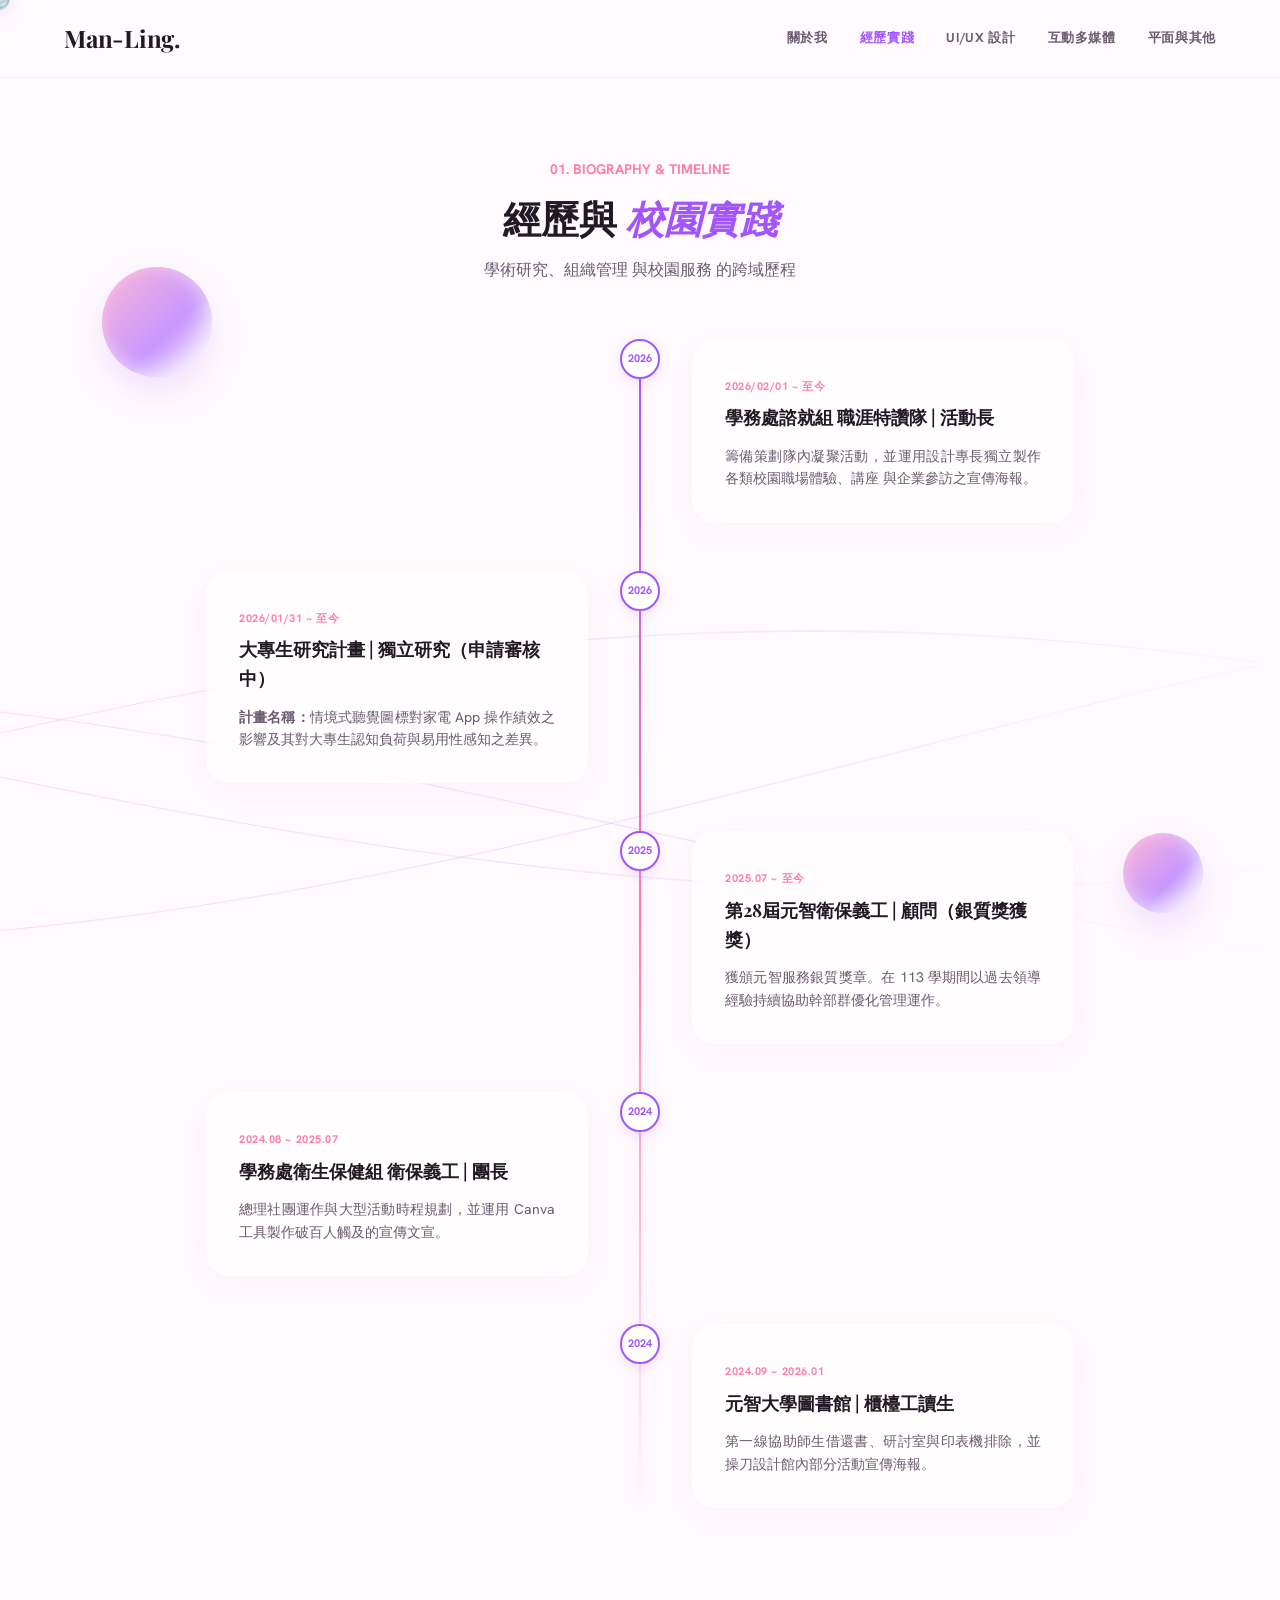
==== portfolio/experience.html @ bddfe29c "0608" ====
<!DOCTYPE html>
<html lang="zh-Hant-TW">
<head>
    <meta charset="utf-8"/>
    <meta content="width=device-width, initial-scale=1.0" name="viewport"/>
    <title>經歷與實踐 | 徐曼玲 Man-Ling XU</title>
    <link href="https://fonts.googleapis.com/css2?family=Playfair+Display:ital,wght@0,600;0,700;1,600&family=Hanken+Grotesk:wght@400;700&display=swap" rel="stylesheet"/>
    <link href="https://fonts.googleapis.com/css2?family=Material+Symbols+Outlined:wght,FILL@100..700,0..1&display=swap" rel="stylesheet"/>
    <link rel="stylesheet" href="style.css">
</head>
<body>
    <div class="custom-cursor" id="cursor"></div>
    
    <header class="site-header">
        <nav class="nav-container">
            <a class="nav-logo" href="../index.html">Man-Ling.</a>
            <div class="nav-links">
                <a class="nav-link" href="../index.html">關於我</a>
                <a class="nav-link active" href="./experience.html">經歷實踐</a>
                <a class="nav-link" href="./uiux.html">UI/UX 設計</a>
                <a class="nav-link" href="./interactive.html">互動多媒體</a>
                <a class="nav-link" href="./graphic.html">平面與其他</a>
            </div>
        </nav>
    </header>

    <main class="abstract-theme" id="main-canvas">
        <canvas id="fluid-bg"></canvas>
        
        <div class="floating-sphere sphere-1"></div>
        <div class="floating-sphere sphere-2"></div>

        <section class="portfolio-section" style="padding-top: 5rem;">
            <div class="section-header" style="max-width: 800px; margin: 0 auto 3rem; text-align: center;">
                <span class="section-num">01. BIOGRAPHY & TIMELINE</span>
                <h2 class="section-title">經歷與 <span class="italic-text">校園實踐</span></h2>
                <p class="section-subtitle">學術研究、組織管理 與校園服務 的跨域歷程</p>
            </div>
            
            <div class="timeline-container reveal-on-scroll is-visible">
                <div class="timeline-item">
                    <div class="timeline-badge">2026</div>
                    <div class="timeline-panel glass-pane">
                        <span class="timeline-date">2026/02/01 ~ 至今</span>
                        <h3 class="timeline-title">學務處諮就組 職涯特讚隊 | 活動長</h3>
                        <p class="timeline-desc">籌備策劃隊內凝聚活動，並運用設計專長獨立製作各類校園職場體驗、講座 與企業參訪之宣傳海報。</p>
                    </div>
                </div>
                <div class="timeline-item">
                    <div class="timeline-badge">2026</div>
                    <div class="timeline-panel glass-pane">
                        <span class="timeline-date">2026/01/31 ~ 至今</span>
                        <h3 class="timeline-title">大專生研究計畫 | 獨立研究（申請審核中）</h3>
                        <p class="timeline-desc"><strong>計畫名稱：</strong>情境式聽覺圖標對家電 App 操作績效之影響及其對大專生認知負荷與易用性感知之差異。</p>
                    </div>
                </div>
                <div class="timeline-item">
                    <div class="timeline-badge">2025</div>
                    <div class="timeline-panel glass-pane">
                        <span class="timeline-date">2025.07 ~ 至今</span>
                        <h3 class="timeline-title">第28屆元智衛保義工 | 顧問（銀質獎獲獎）</h3>
                        <p class="timeline-desc">獲頒元智服務銀質獎章。在 113 學期間以過去領導經驗持續協助幹部群優化管理運作。</p>
                    </div>
                </div>
                <div class="timeline-item">
                    <div class="timeline-badge">2024</div>
                    <div class="timeline-panel glass-pane">
                        <span class="timeline-date">2024.08 ~ 2025.07</span>
                        <h3 class="timeline-title">學務處衛生保健組 衛保義工 | 團長</h3>
                        <p class="timeline-desc">總理社團運作與大型活動時程規劃，並運用 Canva 工具製作破百人觸及的宣傳文宣。</p>
                    </div>
                </div>
                <div class="timeline-item">
                    <div class="timeline-badge">2024</div>
                    <div class="timeline-panel glass-pane">
                        <span class="timeline-date">2024.09 ~ 2026.01</span>
                        <h3 class="timeline-title">元智大學圖書館 | 櫃檯工讀生</h3>
                        <p class="timeline-desc">第一線協助師生借還書、研討室與印表機排除，並操刀設計館內部分活動宣傳海報。</p>
                    </div>
                </div>
            </div>
        </section>
    </main>

    <script src="script.js"></script>
</body>
</html>
---- portfolio/style.css ----
/* ==========================================================================
   1. 曼玲的作品集專屬調色盤 - 【明亮極光流體版】
   ========================================================================== */
:root {
    --color-surface: #fffafd;               /* 明亮通透的柔粉白底色 */
    --color-on-surface: #231925;            /* 深紫灰文字（兼顧明亮與極佳易讀性） */
    --color-on-surface-variant: #6b5a70;    /* 優雅的煙燻紫灰次要字 */
    --color-primary: #a255ff;               /* 亮麗極光紫 */
    --color-accent-pink: #ff7da7;           /* 育秀盃未來寵物 APP 櫻花粉 */
    
    --radius-card: 2rem;
    --radius-full: 9999px;
    --padding-desktop: clamp(24px, 5vw, 80px);
    --gutter: 32px;
    --container-max-width: 1440px;

    --font-headline: 'Playfair Display', 'PingFang TC', serif;
    --font-body: 'Hanken Grotesk', 'PingFang TC', sans-serif;

    --fs-display: clamp(38px, 6vw, 76px);
    --fs-headline-lg: clamp(26px, 4vw, 38px);
    --fs-headline-sm: clamp(20px, 2.5vw, 24px);
    --fs-body-lg: clamp(16px, 1.5vw, 18px);
    --fs-body-md: 16px;
    --fs-label-caps: 12px;
}

/* ==========================================================================
   2. 全域基礎重設（防止邊距撐開跑版）
   ========================================================================== */
*, *::before, *::after {
    box-sizing: border-box;
    margin: 0;
    padding: 0;
}

html {
    scroll-behavior: smooth;
}

body {
    background-color: var(--color-surface);
    color: var(--color-on-surface);
    font-family: var(--font-body);
    font-size: var(--fs-body-md);
    line-height: 1.6;
    overflow-x: hidden;
    -webkit-font-smoothing: antialiased;
}

@media (min-width: 768px) {
    body { cursor: none; } /* 啟用自訂太極游標 */
}

/* ==========================================================================
   3. Canvas 背景與 3D 浮動球體
   ========================================================================== */
.abstract-theme {
    position: relative;
    min-height: 100vh;
    width: 100%;
    z-index: 1;
}

#fluid-bg {
    position: absolute;
    top: 0;
    left: 0;
    width: 100%;
    height: 100%;
    z-index: 0;
    pointer-events: none;
}

.floating-sphere {
    position: absolute;
    border-radius: 50%;
    background: linear-gradient(135deg, rgba(255, 153, 200, 0.7) 0%, rgba(162, 85, 255, 0.6) 60%, rgba(255, 255, 255, 0) 100%);
    box-shadow: 0 15px 35px rgba(162, 85, 255, 0.15), inset -6px -6px 20px rgba(255, 255, 255, 0.6);
    z-index: 2;
    pointer-events: none;
}

.sphere-1 { top: 12%; left: 8%; width: 110px; height: 110px; animation: floatY 14s infinite ease-in-out alternate; }
.sphere-2 { top: 48%; right: 6%; width: 80px; height: 80px; animation: floatY 10s infinite ease-in-out alternate-reverse; }
.sphere-3 { bottom: 15%; left: 15%; width: 50px; height: 50px; animation: floatY 7s infinite ease-in-out alternate; }

@keyframes floatY {
    0% { transform: translateY(0px) scale(1); filter: blur(2px); }
    100% { transform: translateY(-25px) scale(1.03); filter: blur(4px); }
}

/* ==========================================================================
   4. 導覽列與輕盈玻璃擬態卡片（修正過於透明導致疊字的問題）
   ========================================================================== */
.site-header {
    position: sticky;
    top: 0;
    width: 100%;
    /* 調整磨砂玻璃的飽和度，避免滾動時後方文字穿透雜亂 */
    background: rgba(255, 250, 253, 0.75); 
    backdrop-filter: blur(24px);
    -webkit-backdrop-filter: blur(24px);
    border-bottom: 1px solid rgba(35, 25, 37, 0.05);
    z-index: 100;
}

.nav-container {
    display: flex;
    justify-content: space-between;
    align-items: center;
    padding: 1.2rem var(--padding-desktop);
    max-width: var(--container-max-width);
    margin: 0 auto;
}

.nav-logo {
    font-family: var(--font-headline);
    font-size: var(--fs-headline-sm);
    font-weight: 700;
    color: var(--color-on-surface);
    text-decoration: none;
    letter-spacing: -0.01em;
}

.nav-links { display: none; gap: 32px; }
@media (min-width: 1024px) { .nav-links { display: flex; } }

.nav-link {
    font-size: 13px;
    font-weight: 700;
    color: var(--color-on-surface-variant);
    text-decoration: none;
    letter-spacing: 0.05em;
    transition: color 0.3s;
}
.nav-link:hover, .nav-link.active { color: var(--color-primary); }

.btn {
    display: inline-flex;
    align-items: center;
    justify-content: center;
    padding: 0.7rem 1.6rem;
    border-radius: var(--radius-full);
    border: none;
    font-size: 12px;
    font-weight: 700;
    cursor: pointer;
    transition: all 0.3s ease;
    text-decoration: none;
}

.btn-primary {
    background: linear-gradient(90deg, #a255ff, var(--color-accent-pink));
    color: #ffffff;
    box-shadow: 0 8px 20px rgba(162, 85, 255, 0.2);
}
.btn-primary:hover {
    transform: translateY(-2px);
    box-shadow: 0 12px 28px rgba(162, 85, 255, 0.35);
}

.glass-pane {
    background: rgba(255, 255, 255, 0.55);
    backdrop-filter: blur(20px);
    -webkit-backdrop-filter: blur(20px);
    border: 1px solid rgba(255, 255, 255, 0.6);
    box-shadow: 0 10px 30px rgba(162, 85, 255, 0.04);
}

/* ==========================================================================
   5. 補齊結構排版樣式（防範 Bento Grid 跑版的核心）
   ========================================================================== */
.hero-section {
    position: relative;
    z-index: 10;
    min-height: calc(100vh - 80px);
    display: grid;
    grid-template-columns: 1fr;
    align-items: center;
    padding: var(--padding-desktop);
    max-width: var(--container-max-width);
    margin: 0 auto;
    gap: 48px;
}
@media (min-width: 1024px) { .hero-section { grid-template-columns: 1.2fr 0.8fr; } }

.hero-tagline {
    display: block;
    font-size: var(--fs-label-caps);
    font-weight: 700;
    color: var(--color-primary);
    letter-spacing: 0.2em;
    margin-bottom: 1rem;
}

.hero-title { font-family: var(--font-headline); font-size: var(--fs-display); color: var(--color-on-surface); line-height: 1.15; margin-bottom: 2rem; }
.hero-description { color: var(--color-on-surface-variant); font-size: var(--fs-body-lg); margin-bottom: 2.5rem; max-width: 600px; }

.trait-tags { display: flex; gap: 12px; flex-wrap: wrap; }
.trait-tag {
    background: rgba(162, 85, 255, 0.06);
    border: 1px solid rgba(162, 85, 255, 0.15);
    padding: 6px 16px;
    border-radius: var(--radius-full);
    font-size: 13px;
    color: var(--color-primary);
}

.hero-image-container {
    width: 100%;
    max-width: 420px;
    aspect-ratio: 1 / 1;
    border-radius: 3rem;
    overflow: hidden;
    transform: rotate(2deg);
    box-shadow: 0 30px 60px rgba(162, 85, 255, 0.08);
    border: 1px solid rgba(255, 255, 255, 0.8);
    margin: 0 auto;
}

.cover-img { width: 100%; height: 100%; object-fit: cover; }
.italic-text { font-style: italic; color: var(--color-primary); }

/* Bento 網格系統 */
.portfolio-section { position: relative; z-index: 10; padding: 6rem var(--padding-desktop); max-width: var(--container-max-width); margin: 0 auto; }
.section-num { font-size: 14px; font-weight: 700; color: var(--color-accent-pink); display: block; margin-bottom: 0.5rem; }
.section-title { font-family: var(--font-headline); font-size: var(--fs-headline-lg); color: var(--color-on-surface); }
.section-subtitle { color: var(--color-on-surface-variant); margin-top: 0.5rem; }

.badge-container { display: flex; gap: 8px; margin-top: 1rem; flex-wrap: wrap; }
.badge { padding: 4px 14px; background: rgba(255, 255, 255, 0.6); border: 1px solid rgba(0, 0, 0, 0.04); border-radius: var(--radius-full); font-size: 11px; color: var(--color-on-surface-variant); }
.logo { padding: 4px 14px; background: rgba(255, 255, 255, 0.6); border: 1px solid rgba(255, 255, 255, 0.04); border-radius: var(--radius-full); font-size: 11px; color: var(--color-on-surface-variant); }

.bento-grid { display: grid; grid-template-columns: 1fr; gap: var(--gutter); margin-top: 3.5rem; }
@media (min-width: 768px) { .bento-grid { grid-template-columns: repeat(12, 1fr); } }

.bento-card { position: relative; border-radius: var(--radius-card); overflow: hidden; min-height: 260px; transition: all 0.5s cubic-bezier(0.16, 1, 0.3, 1); }
.bento-card:hover { transform: translateY(-5px); border-color: rgba(162, 85, 255, 0.3); box-shadow: 0 30px 60px rgba(162, 85, 255, 0.08); }

@media (min-width: 768px) {
    .col-span-12 { grid-column: span 12; }
    .col-span-8 { grid-column: span 8; }
    .col-span-7 { grid-column: span 7; }
    .col-span-5 { grid-column: span 5; }
    .col-span-4 { grid-column: span 4; }
}

.card-text-content { padding: 2.5rem; }
.card-inner-title { font-family: var(--font-headline); font-size: var(--fs-headline-sm); color: var(--color-on-surface); margin-bottom: 1rem; }
.card-inner-desc { color: var(--color-on-surface-variant); font-size: var(--fs-body-lg); }
.card-inner-info { color: var(--color-on-surface-variant); }

.blueprint-mini-grid { display: grid; grid-template-columns: 1fr; gap: 24px; margin-top: 2rem; }
@media (min-width: 768px) { .blueprint-mini-grid { grid-template-columns: repeat(3, 1fr); } }
.blueprint-node h4 { font-size: 14px; color: var(--color-primary); margin-bottom: 0.5rem; }
.blueprint-node p { font-size: 14px; color: var(--color-on-surface-variant); }

.work-title { font-family: var(--font-headline); font-size: 20px; color: var(--color-on-surface); margin: 0.5rem 0; }
.work-desc { font-size: 14px; color: var(--color-on-surface-variant); }
.card-tag { font-size: 11px; color: var(--color-accent-pink); font-weight: 700; text-transform: uppercase; }

.card-overlay { position: absolute; inset: 0; padding: 3rem; display: flex; flex-direction: column; justify-content: flex-end; }
.gradient-bottom { background: linear-gradient(to top, rgba(255, 250, 253, 0.9) 0%, transparent 80%); }
.card-title-lg { font-family: var(--font-headline); font-size: var(--fs-headline-sm); color: var(--color-on-surface); margin-bottom: 0.5rem; }
.card-desc { color: var(--color-on-surface-variant); font-size: var(--fs-body-md); }

/* ==========================================================================
   6. 獨立頁面時間軸樣式表 (Timeline Section)
   ========================================================================== */
.timeline-container { position: relative; max-width: 900px; margin: 3.5rem auto 0; padding: 0 1rem; }
.timeline-container::before {
    content: ''; position: absolute; top: 0; bottom: 0; width: 2px;
    background: linear-gradient(to bottom, var(--color-primary), var(--color-accent-pink), transparent);
    left: 31px; box-shadow: 0 0 10px rgba(162, 85, 255, 0.2);
}
@media (min-width: 768px) { .timeline-container::before { left: 50%; transform: translateX(-50%); } }

.timeline-item { position: relative; margin-bottom: 3rem; display: flex; flex-direction: column; }
@media (min-width: 768px) { .timeline-item { flex-direction: row; justify-content: space-between; } }

.timeline-badge {
    position: absolute; left: 12px; width: 40px; height: 40px; border-radius: 50%;
    background: #ffffff; border: 2px solid var(--color-primary); color: var(--color-primary);
    font-size: 11px; font-weight: 700; display: flex; align-items: center; justify-content: center; z-index: 10;
    box-shadow: 0 4px 12px rgba(162, 85, 255, 0.15);
}
@media (min-width: 768px) { .timeline-badge { left: 50%; transform: translateX(-50%); } }

.timeline-panel { position: relative; width: calc(100% - 60px); margin-left: 60px; padding: 2rem; border-radius: 1.5rem; transition: border-color 0.4s ease; }
@media (min-width: 768px) {
    .timeline-panel { width: 44%; margin-left: 0; }
    .timeline-item:nth-child(odd) .timeline-panel { margin-left: auto; }
    .timeline-item:nth-child(even) .timeline-panel { margin-right: auto; }
}
.timeline-panel:hover { border-color: var(--color-accent-pink); }
.timeline-date { display: inline-block; font-size: 11px; font-weight: 700; color: var(--color-accent-pink); letter-spacing: 0.05em; margin-bottom: 0.5rem; }
.timeline-title { font-family: var(--font-headline); font-size: 18px; color: var(--color-on-surface); margin-bottom: 0.8rem; }
.timeline-desc { font-size: 14px; color: var(--color-on-surface-variant); text-align: justify; }

/* ==========================================================================
   7. 游標與滾動動畫
   ========================================================================== */
.custom-cursor {
    display: none;
    width: 28px;
    height: 28px;
    position: fixed;
    pointer-events: none;
    z-index: 9999;
    background-image: url('../images/3DBubbles.png');
    background-size: contain;
    background-repeat: no-repeat;
    filter: drop-shadow(0 4px 8px rgba(162, 85, 255, 0.2));
    transform: translate(-50%, -50%);
    transition: transform 0.08s ease-out;
}
@media (min-width: 768px) { .custom-cursor { display: block; } }
.custom-cursor.click-effect { transform: translate(-50%, -50%) scale(1.3) rotate(90deg); }

.reveal-on-scroll {
    opacity: 0;
    transform: translateY(30px);
    transition: opacity 1s cubic-bezier(0.16, 1, 0.3, 1), transform 1s cubic-bezier(0.16, 1, 0.3, 1);
}
.reveal-on-scroll.is-visible { opacity: 1; transform: translateY(0); }
/* 
.site-footer { padding: 1rem var(--padding-desktop); display: flex; justify-content: space-between; align-items: center; border-top: 1px solid rgba(0,0,0,0.03); position: relative; z-index: 10; }
.footer-logo { font-family: var(--font-headline); color: var(--color-on-surface); font-weight: 700; }
.footer-links .footer-link { color: var(--color-on-surface-variant); text-decoration: none; font-size: 14px; }
.footer-links .footer-link:hover { color: var(--color-primary); } */

/* ==========================================================================
   8. 平面設計卡片圖片修正規範 與 互動燈箱 (Lightbox Overlay)
   ========================================================================== */

/* 修正卡片架構：使其可控制圖片高度 */
.bento-card {
    display: flex;
    flex-direction: column;
    cursor: pointer; /* 讓使用者知道可以點擊 */
}

/* 圖片外層包裝：約束高度，切齊邊緣 */
.card-img-wrapper {
    width: 100%;
    height: 280px; /* 約束卡片內的圖片高度，防止太大撐破版面 */
    overflow: hidden;
    position: relative;
    display: flex;
}

/* 雙圖片並排修正 (專屬第一張卡片) */
.card-img-wrapper.multi-img .portfolio-img {
    width: 50%;
    height: 100%;
    border-right: 1px solid rgba(255, 255, 255, 0.4);
}
.card-img-wrapper.multi-img .portfolio-img:last-child {
    border-right: none;
}

/* 圖片渲染控制 */
.portfolio-img {
    width: 100%;
    height: 100%;
    object-fit: cover; /* 等比例縮放並填滿，絕不變形 */
    object-position: center top; /* 靠上居中對齊海報焦點 */
    transition: transform 0.6s cubic-bezier(0.16, 1, 0.3, 1);
}

/* 滑鼠懸停放大特效 */
.bento-card:hover .portfolio-img {
    transform: scale(1.04);
}

.card-text-content {
    padding: 1.8rem 2rem 2rem;
}

/* -----------------------------------------
   燈箱彈出視窗 (Modal) 核心與優化樣式
   ----------------------------------------- */
.lightbox-overlay {
    position: fixed;
    inset: 0;
    background: rgba(23, 16, 26, 0.45); /* 更優雅通透的深紫灰遮罩 */
    backdrop-filter: blur(16px);
    -webkit-backdrop-filter: blur(16px);
    z-index: 2000;
    display: flex;
    align-items: center;
    justify-content: center;
    padding: 24px;
    opacity: 0;
    pointer-events: none;
    transition: opacity 0.4s cubic-bezier(0.16, 1, 0.3, 1);
}

/* 當燈箱啟用時 */
.lightbox-overlay.active {
    opacity: 1;
    pointer-events: auto;
}

/* 燈箱本體容器 (延續整體明亮玻璃擬態) */
.lightbox-content {
    width: 100%;
    max-width: 920px;
    max-height: 85vh;
    border-radius: 2.5rem;
    position: relative;
    overflow-y: auto; 
    padding: 3.5rem 3rem 3rem;
    box-shadow: 0 40px 80px rgba(162, 85, 255, 0.12);
    transform: translateY(20px) scale(0.97);
    transition: transform 0.5s cubic-bezier(0.16, 1, 0.3, 1);
}

.lightbox-close {
    position: absolute;
    top: 24px;
    right: 28px;
    background: rgba(35, 25, 37, 0.05);
    border: none;
    width: 36px;
    height: 36px;
    border-radius: 50%;
    font-size: 24px;
    color: var(--color-on-surface);
    display: flex;
    align-items: center;
    justify-content: center;
    cursor: pointer;
    transition: all 0.3s cubic-bezier(0.16, 1, 0.3, 1);
    z-index: 10;
}
.lightbox-close:hover {
    background: var(--color-on-surface);
    color: #ffffff;
    transform: scale(1.08);
}

.lightbox-body {
    display: grid;
    grid-template-columns: 1fr;
    gap: 36px;
}
@media (min-width: 768px) {
    .lightbox-body {
        grid-template-columns: 1.1fr 0.9fr; 
    }
}

.lightbox-media {
    display: flex;
    gap: 12px;
    justify-content: center;
    align-items: center;
}

.lightbox-img {
    width: 100%;
    max-height: 55vh;
    object-fit: contain; 
    border-radius: 1.2rem;
    box-shadow: 0 15px 35px rgba(35, 25, 37, 0.08);
    background: rgba(255, 255, 255, 0.3);
}

.lightbox-media img:only-child { width: 100%; }
.lightbox-media img:not(:only-child) { width: calc(50% - 6px); }

.lightbox-info {
    display: flex;
    flex-direction: column;
    justify-content: center;
}

.lightbox-detailed-desc {
    margin-top: 1.2rem;
    font-size: 14px;
    line-height: 1.75;
    color: var(--color-on-surface-variant);
    text-align: justify;
}
/* ==========================================================================
   12. 關於我 - 照片自動輪播特效 (CSS Slider Animation)
   ========================================================================== */
.hero-image-slider {
    position: relative;
    width: 100%;
    height: 100%;
    overflow: hidden;
}

.slider-img {
    position: absolute;
    top: 0;
    left: 0;
    width: 100%;
    height: 100%;
    object-fit: cover;
    opacity: 0;
    /* 透過平滑的淡入淡出（crossfade）切換照片 */
    transition: opacity 1.5s ease-in-out;
    animation: imageSlider 12s infinite ease-in-out;
}

/* 計算三張照片各自的定時淡入淡出時間點（總時長 12 秒） */
.slider-img:nth-child(1) { animation-delay: 0s; }
.slider-img:nth-child(2) { animation-delay: 4s; }
.slider-img:nth-child(3) { animation-delay: 8s; }

@keyframes imageSlider {
    0%, 33.33% { opacity: 1; z-index: 2; }   /* 顯示 */
    41.66%, 91.66% { opacity: 0; z-index: 1; } /* 隱藏 */
    100% { opacity: 1; z-index: 2; }         /* 循環回到第一張 */
}
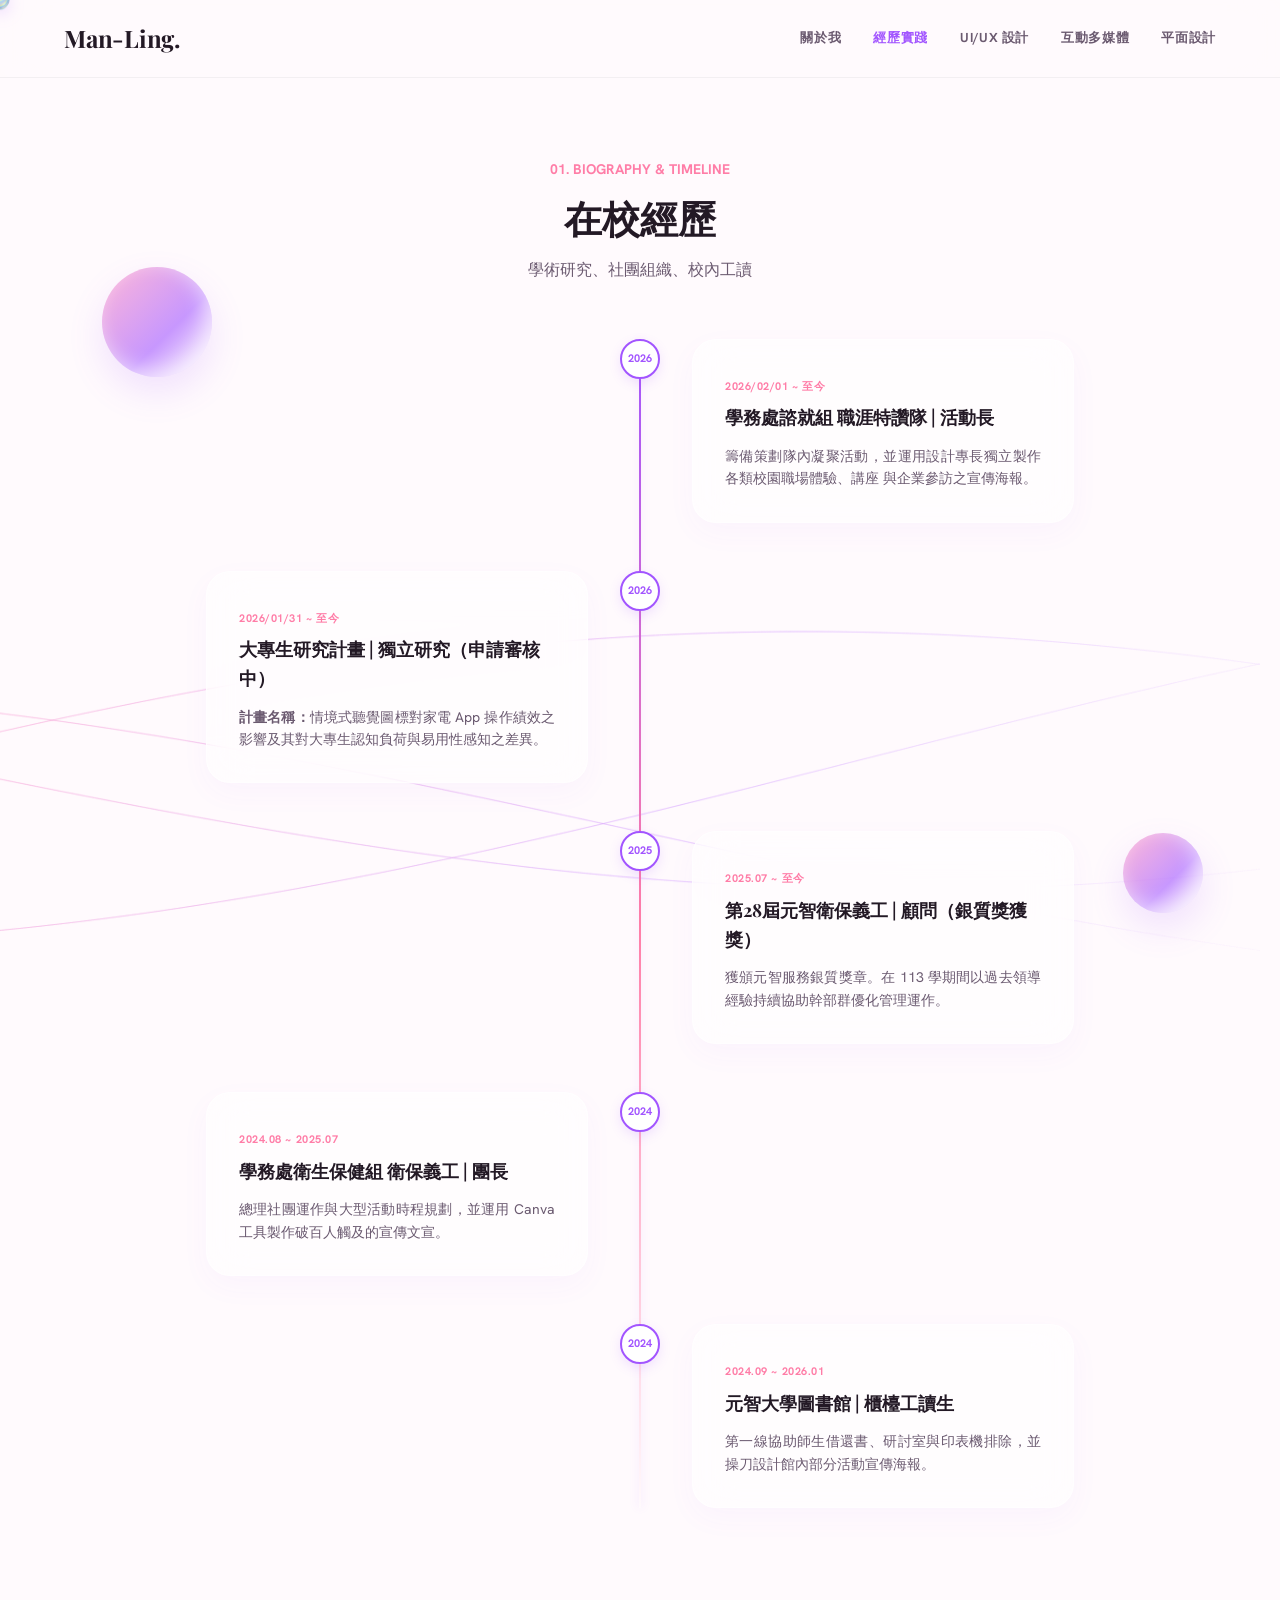
==== commit b886885c: "0609" ====
--- a/portfolio/experience.html
+++ b/portfolio/experience.html
@@ -19,7 +19,7 @@
                 <a class="nav-link active" href="./experience.html">經歷實踐</a>
                 <a class="nav-link" href="./uiux.html">UI/UX 設計</a>
                 <a class="nav-link" href="./interactive.html">互動多媒體</a>
-                <a class="nav-link" href="./graphic.html">平面與其他</a>
+                <a class="nav-link" href="./graphic.html">平面設計</a>
             </div>
         </nav>
     </header>
@@ -33,8 +33,8 @@
         <section class="portfolio-section" style="padding-top: 5rem;">
             <div class="section-header" style="max-width: 800px; margin: 0 auto 3rem; text-align: center;">
                 <span class="section-num">01. BIOGRAPHY & TIMELINE</span>
-                <h2 class="section-title">經歷與 <span class="italic-text">校園實踐</span></h2>
-                <p class="section-subtitle">學術研究、組織管理 與校園服務 的跨域歷程</p>
+                <h2 class="section-title">在校經歷</span></h2>
+                <p class="section-subtitle">學術研究、社團組織、校內工讀</p>
             </div>
             
             <div class="timeline-container reveal-on-scroll is-visible">
--- a/portfolio/style.css
+++ b/portfolio/style.css
@@ -194,7 +194,7 @@
     margin-bottom: 1rem;
 }
 
-.hero-title { font-family: var(--font-headline); font-size: var(--fs-display); color: var(--color-on-surface); line-height: 1.15; margin-bottom: 2rem; }
+.hero-title { font-family: var(--font-headline); font-size: 80px; color: var(--color-on-surface); line-height: 1.15; margin-bottom: 2rem; }
 .hero-description { color: var(--color-on-surface-variant); font-size: var(--fs-body-lg); margin-bottom: 2.5rem; max-width: 600px; }
 
 .trait-tags { display: flex; gap: 12px; flex-wrap: wrap; }
@@ -220,7 +220,7 @@
 }
 
 .cover-img { width: 100%; height: 100%; object-fit: cover; }
-.italic-text { font-style: italic; color: var(--color-primary); }
+.Chinese-name-text { font-size: 80px}
 
 /* Bento 網格系統 */
 .portfolio-section { position: relative; z-index: 10; padding: 6rem var(--padding-desktop); max-width: var(--container-max-width); margin: 0 auto; }
@@ -406,8 +406,8 @@
 /* 燈箱本體容器 (延續整體明亮玻璃擬態) */
 .lightbox-content {
     width: 100%;
-    max-width: 920px;
-    max-height: 85vh;
+    max-width: 1000px;
+    max-height: 90vh;
     border-radius: 2.5rem;
     position: relative;
     overflow-y: auto; 
@@ -461,9 +461,9 @@
 
 .lightbox-img {
     width: 100%;
-    max-height: 55vh;
+    max-height: 90vh;
     object-fit: contain; 
-    border-radius: 1.2rem;
+    /* border-radius: 1.2rem; */
     box-shadow: 0 15px 35px rgba(35, 25, 37, 0.08);
     background: rgba(255, 255, 255, 0.3);
 }
@@ -481,7 +481,7 @@
     margin-top: 1.2rem;
     font-size: 14px;
     line-height: 1.75;
-    color: var(--color-on-surface-variant);
+    color: var(--color-on-surface);
     text-align: justify;
 }
 /* ==========================================================================
